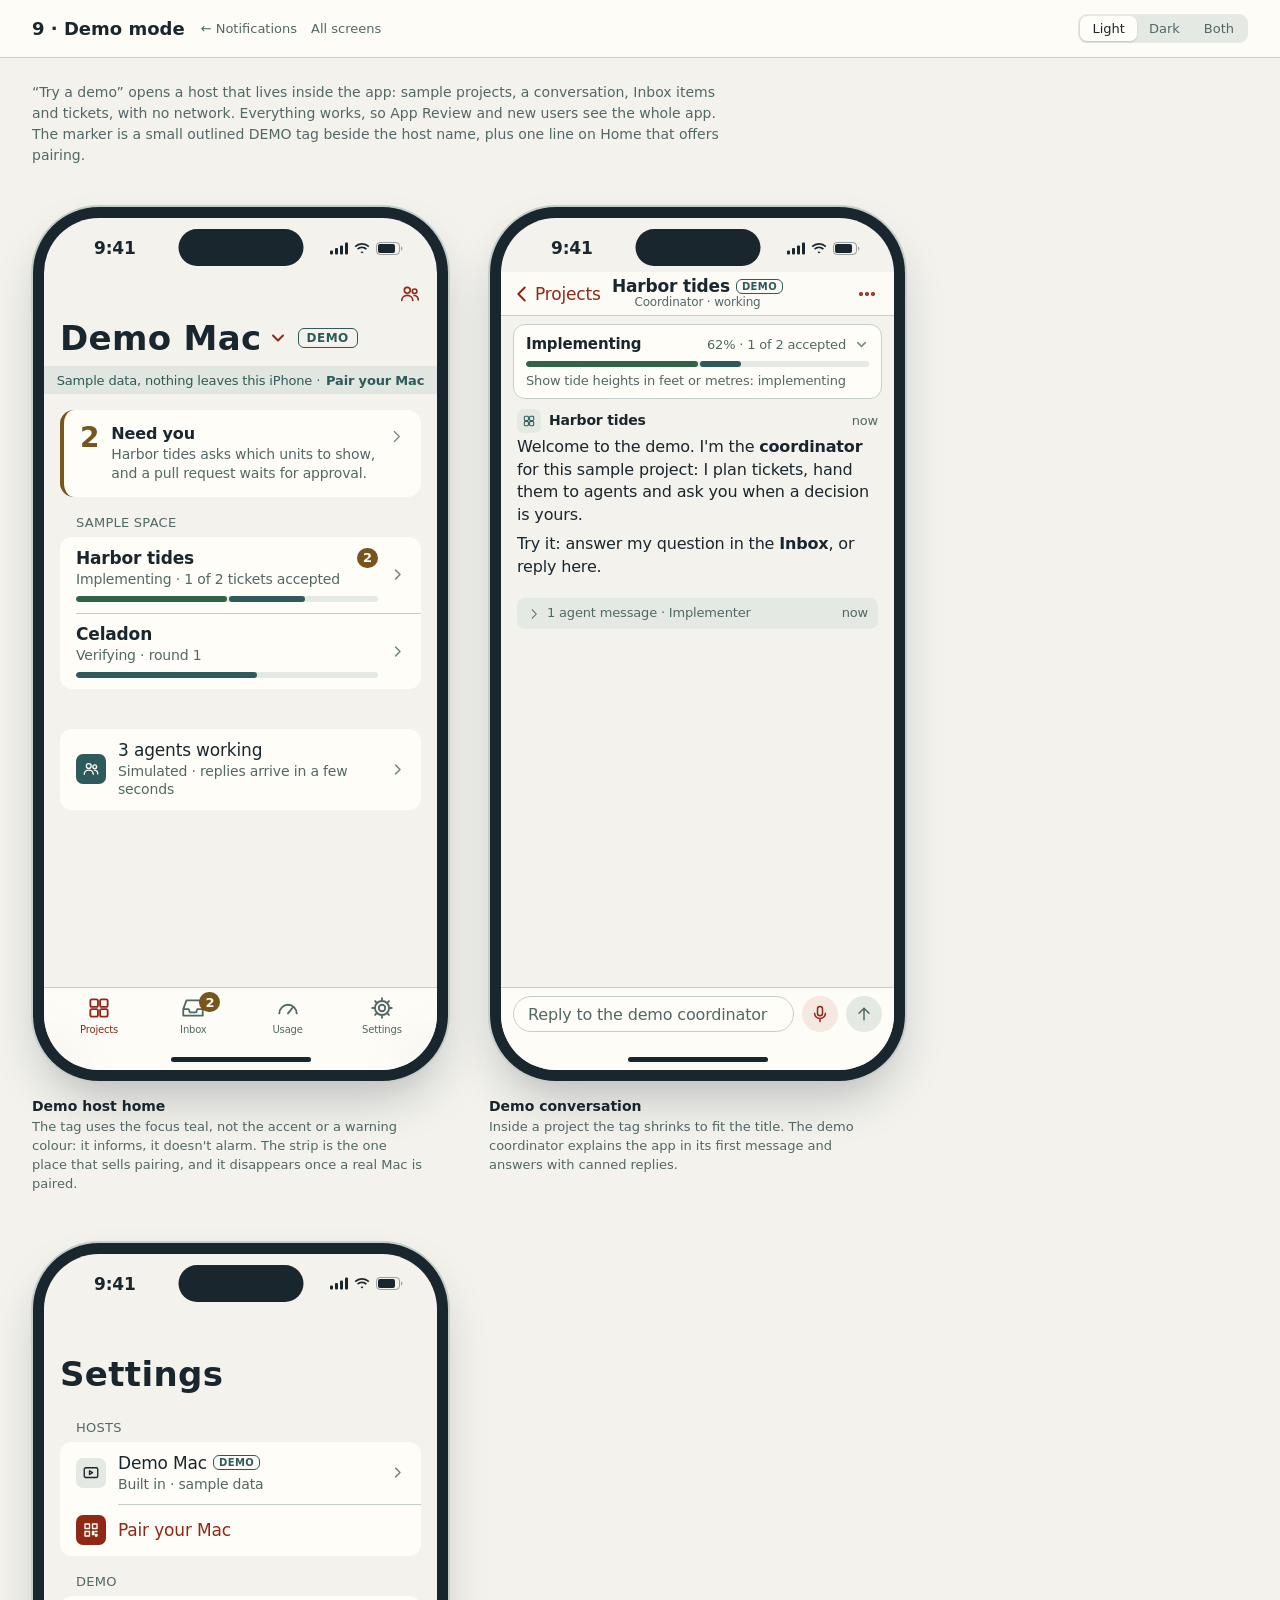
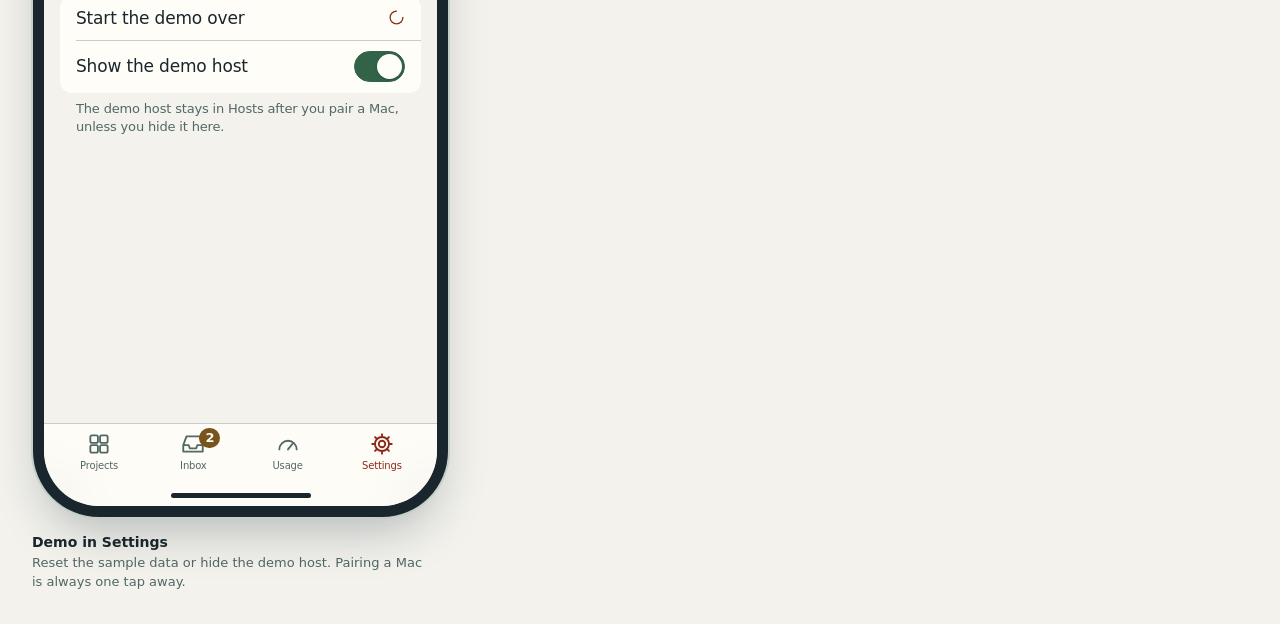
==== design/mockups/demo.html @ d7533f45 "Add iPhone screen mockups and design notes Static HTML mockups of the iPhone app in iPhone frames, l" ====
<!doctype html>
<html lang="en">
<head>
<meta charset="utf-8">
<meta name="viewport" content="width=device-width, initial-scale=1">
<title>9 · Demo mode · Wiffletree iPhone mockups</title>
<link rel="icon" href="data:,">
<link rel="stylesheet" href="styles.css">
</head>
<body>
<header class="page-header">
  <h1>9 · Demo mode</h1>
  <nav class="crumbs"><a href="notifications.html">← Notifications</a><a href="index.html">All screens</a></nav>
  <span class="spacer"></span>
  <div class="appearance"></div>
</header>
<div class="intro">
  <p>“Try a demo” opens a host that lives inside the app: sample projects, a conversation, Inbox items and tickets, with no network. Everything works, so App Review and new users see the whole app. The marker is a small outlined DEMO tag beside the host name, plus one line on Home that offers pairing.</p>
</div>
<main class="gallery">

  <figure class="shot">
    <div class="phones">
      <div class="phone">
        <div class="nav"><div class="lead"></div><div></div><div class="trail"><svg class="i"><use href="#i-agents"/></svg></div></div>
        <div class="large-title"><span class="host-menu">Demo Mac<svg class="i"><use href="#i-down"/></svg></span><span class="demo-tag">Demo</span></div>
        <div class="demo-strip">Sample data, nothing leaves this iPhone · <a href="#">Pair your Mac</a></div>
        <div class="content" style="padding-top:12px">
          <div class="needs-you">
            <div class="count">2</div>
            <div class="main"><b>Need you</b><span>Harbor tides asks which units to show, and a pull request waits for approval.</span></div>
            <svg class="i chev" style="margin-top:4px;color:var(--muted)"><use href="#i-chev"/></svg>
          </div>
          <div class="section-head">Sample Space</div>
          <div class="list">
            <div class="row proj">
              <div class="main">
                <span class="name">Harbor tides<span class="badge">2</span></span>
                <span class="sub">Implementing · 1 of 2 tickets accepted</span>
                <div class="progress"><span class="green" style="width:50%"></span><span style="width:25%"></span></div>
              </div>
              <svg class="i chev"><use href="#i-chev"/></svg>
            </div>
            <div class="row proj">
              <div class="main">
                <span class="name">Celadon</span>
                <span class="sub">Verifying · round 1</span>
                <div class="progress"><span style="width:60%"></span></div>
              </div>
              <svg class="i chev"><use href="#i-chev"/></svg>
            </div>
          </div>
          <div class="section-head">&nbsp;</div>
          <div class="list">
            <div class="row has-icon">
              <span class="icon-tile cyan"><svg class="i"><use href="#i-agents"/></svg></span>
              <div class="main">3 agents working<span class="sub">Simulated · replies arrive in a few seconds</span></div>
              <svg class="i chev"><use href="#i-chev"/></svg>
            </div>
          </div>
        </div>
        <div class="tabbar">
          <div class="tab on"><svg class="i"><use href="#i-grid"/></svg>Projects</div>
          <div class="tab"><svg class="i"><use href="#i-tray"/></svg><span class="badge">2</span>Inbox</div>
          <div class="tab"><svg class="i"><use href="#i-gauge"/></svg>Usage</div>
          <div class="tab"><svg class="i"><use href="#i-gear"/></svg>Settings</div>
        </div>
      </div>
    </div>
    <figcaption><b>Demo host home</b>The tag uses the focus teal, not the accent or a warning colour: it informs, it doesn't alarm. The strip is the one place that sells pairing, and it disappears once a real Mac is paired.</figcaption>
  </figure>

  <figure class="shot">
    <div class="phones">
      <div class="phone">
        <div class="nav bordered"><div class="lead"><span class="back"><svg class="i"><use href="#i-back"/></svg>Projects</span></div><div class="title"><span style="display:flex;gap:6px;align-items:center">Harbor tides<span class="demo-tag small">Demo</span></span><small>Coordinator · working</small></div><div class="trail"><svg class="i"><use href="#i-dots"/></svg></div></div>
        <div style="height:8px"></div>
        <div class="pinned">
          <div class="top">Implementing<span class="pct">62% · 1 of 2 accepted</span><svg class="i" style="color:var(--muted);font-size:15px;stroke-width:2.4"><use href="#i-down"/></svg></div>
          <div class="progress"><span class="green" style="width:50%"></span><span style="width:12%"></span></div>
          <div class="meta">Show tide heights in feet or metres: implementing</div>
        </div>
        <div class="content">
          <div class="chat">
            <div>
              <div class="msg-head"><span class="avatar"><svg class="i"><use href="#i-grid"/></svg></span>Harbor tides<span class="meta">now</span></div>
              <div class="md">
                <p>Welcome to the demo. I'm the <b>coordinator</b> for this sample project: I plan tickets, hand them to agents and ask you when a decision is yours.</p>
                <p>Try it: answer my question in the <b>Inbox</b>, or reply here.</p>
              </div>
            </div>
            <div class="activity"><svg class="i"><use href="#i-chev"/></svg>1 agent message · Implementer<span style="margin-left:auto">now</span></div>
          </div>
        </div>
        <div class="composer">
          <div class="field">Reply to the demo coordinator</div>
          <span class="round mic"><svg class="i"><use href="#i-mic"/></svg></span>
          <span class="round idle"><svg class="i"><use href="#i-up"/></svg></span>
        </div>
      </div>
    </div>
    <figcaption><b>Demo conversation</b>Inside a project the tag shrinks to fit the title. The demo coordinator explains the app in its first message and answers with canned replies.</figcaption>
  </figure>

  <figure class="shot">
    <div class="phones">
      <div class="phone">
        <div class="nav"><div class="lead"></div><div></div><div class="trail"></div></div>
        <div class="large-title">Settings</div>
        <div class="content">
          <div class="section-head">Hosts</div>
          <div class="list">
            <div class="row has-icon"><span class="icon-tile"><svg class="i"><use href="#i-demo"/></svg></span><div class="main"><span style="display:flex;gap:6px;align-items:center">Demo Mac<span class="demo-tag small">Demo</span></span><span class="sub">Built in · sample data</span></div><svg class="i chev"><use href="#i-chev"/></svg></div>
            <div class="row action has-icon"><span class="icon-tile accent"><svg class="i"><use href="#i-qr"/></svg></span><div class="main">Pair your Mac</div></div>
          </div>
          <div class="section-head">Demo</div>
          <div class="list">
            <div class="row"><div class="main">Start the demo over</div><svg class="i" style="color:var(--accent)"><use href="#i-spin"/></svg></div>
            <div class="row"><div class="main">Show the demo host</div><span class="switch on"></span></div>
          </div>
          <div class="section-foot">The demo host stays in Hosts after you pair a Mac, unless you hide it here.</div>
        </div>
        <div class="tabbar">
          <div class="tab"><svg class="i"><use href="#i-grid"/></svg>Projects</div>
          <div class="tab"><svg class="i"><use href="#i-tray"/></svg><span class="badge">2</span>Inbox</div>
          <div class="tab"><svg class="i"><use href="#i-gauge"/></svg>Usage</div>
          <div class="tab on"><svg class="i"><use href="#i-gear"/></svg>Settings</div>
        </div>
      </div>
    </div>
    <figcaption><b>Demo in Settings</b>Reset the sample data or hide the demo host. Pairing a Mac is always one tap away.</figcaption>
  </figure>

</main>
<script src="mockup.js"></script>
</body>
</html>
---- design/mockups/styles.css ----
/* Wiffletree iPhone mockups: Tidal tokens, an iPhone frame and the iOS components the screens share.
   Every colour comes from design/themes/wiffletree-tidal.json in the host repo; mixes of two tokens
   stand in for iOS materials and tints. */

/* Tidal brand colours, the same in both appearances. Signal red is for the logo joint only. */
:root {
  --deep-teal: #1A262D;
  --blue-teal: #1C3742;
  --tide: #2D5A5A;
  --stone: #D1D1CD;
  --paper: #F3F2ED;
  --signal: #D63C35;

  --font: -apple-system, BlinkMacSystemFont, "SF Pro Text", system-ui, "Helvetica Neue", sans-serif;
  --mono: ui-monospace, "SF Mono", Menlo, monospace;
}

:root,
[data-theme="light"] {
  --base: #F3F2ED;
  --surface: #FFFDF7;
  --overlay: #E4E9E3;
  --text: #1A262D;
  --subtle: #526865;
  --muted: #748781;
  --edge: #C4CFCA;
  --accent: #902818;
  --on-accent: #FFFDF7;
  --focus: #2D5A5A;
  --green: #326348;
  --red: #A3213E;
  --yellow: #77551C;
  --blue: #365E78;
  --magenta: #765074;
  --cyan: #2D5A5A;
  color-scheme: light;
}

[data-theme="dark"] {
  --base: #1A262D;
  --surface: #22373E;
  --overlay: #2A434A;
  --text: #F3F2ED;
  --subtle: #AFBFBC;
  --muted: #829B99;
  --edge: #496063;
  --accent: #E6977E;
  --on-accent: #1A262D;
  --focus: #86C1BC;
  --green: #A0CBB0;
  --red: #FFA6B8;
  --yellow: #E4C17A;
  --blue: #9AC4D8;
  --magenta: #CFADD0;
  --cyan: #86C1BC;
  color-scheme: dark;
}

/* Tints: a status colour washed into the surface, for chips and soft buttons. */
[data-theme], :root {
  --tint-accent: color-mix(in srgb, var(--accent) 10%, var(--surface));
  --tint-yellow: color-mix(in srgb, var(--yellow) 14%, var(--surface));
  --tint-green: color-mix(in srgb, var(--green) 14%, var(--surface));
  --tint-red: color-mix(in srgb, var(--red) 13%, var(--surface));
  --tint-cyan: color-mix(in srgb, var(--cyan) 14%, var(--surface));
  --bar-material: color-mix(in srgb, var(--surface) 88%, transparent);
}

* { box-sizing: border-box; }

body {
  margin: 0;
  font-family: var(--font);
  background: var(--base);
  color: var(--text);
  -webkit-font-smoothing: antialiased;
}

a { color: var(--accent); }

.i { width: 1em; height: 1em; flex: none; fill: none; stroke: currentColor; stroke-width: 1.8; stroke-linecap: round; stroke-linejoin: round; vertical-align: -0.15em; }
.i.fill { fill: currentColor; stroke: none; }

/* ---------- Page chrome around the phones ---------- */

.page-header {
  position: sticky; top: 0; z-index: 10;
  display: flex; align-items: center; gap: 16px; flex-wrap: wrap;
  padding: 14px 32px;
  background: var(--bar-material);
  backdrop-filter: blur(16px);
  border-bottom: 1px solid var(--edge);
}
.page-header h1 { font-size: 18px; font-weight: 600; margin: 0; }
.page-header .crumbs { font-size: 13px; color: var(--subtle); display: flex; gap: 14px; }
.page-header .crumbs a { color: var(--subtle); text-decoration: none; }
.page-header .crumbs a:hover { color: var(--text); }
.page-header .spacer { flex: 1; }

.appearance { display: inline-flex; padding: 2px; border-radius: 9px; background: var(--overlay); }
.appearance button {
  font: 500 13px var(--font); color: var(--subtle);
  border: 0; background: none; padding: 5px 12px; border-radius: 7px; cursor: pointer;
}
.appearance button[aria-pressed="true"] { background: var(--surface); color: var(--text); box-shadow: 0 1px 2px color-mix(in srgb, var(--deep-teal) 18%, transparent); }
.appearance button:focus-visible { outline: 2px solid var(--focus); outline-offset: 1px; }

.intro { max-width: 760px; padding: 24px 32px 0; color: var(--subtle); font-size: 14px; line-height: 1.5; }
.intro p { margin: 0 0 8px; }

.gallery { display: flex; flex-wrap: wrap; gap: 48px 40px; padding: 32px; align-items: flex-start; }
.shot { margin: 0; display: flex; flex-direction: column; gap: 14px; }
.shot .phones { display: flex; gap: 28px; }
.shot figcaption { max-width: 393px; font-size: 13px; line-height: 1.45; color: var(--subtle); }
.shot figcaption b { display: block; color: var(--text); font-size: 14px; margin-bottom: 2px; }

/* ---------- iPhone frame (393 × 852 points, like iPhone 16 Pro) ---------- */

.phone {
  position: relative; flex: none;
  width: 393px; height: 852px;
  border-radius: 55px;
  overflow: hidden;
  background: var(--base);
  color: var(--text);
  font-size: 17px;
  letter-spacing: -0.01em;
  display: flex; flex-direction: column;
  box-shadow: 0 0 0 11px var(--deep-teal), 0 0 0 13px var(--edge), 0 24px 48px color-mix(in srgb, var(--deep-teal) 28%, transparent);
  margin: 12px;
}
.phone.grouped { background: var(--base); }

.island { position: absolute; z-index: 30; top: 11px; left: 50%; transform: translateX(-50%); width: 125px; height: 37px; border-radius: 20px; background: var(--deep-teal); }
.home-indicator { position: absolute; z-index: 30; bottom: 8px; left: 50%; transform: translateX(-50%); width: 140px; height: 5px; border-radius: 3px; background: var(--text); }

.status-bar { flex: none; height: 54px; display: flex; align-items: center; justify-content: space-between; padding: 6px 34px 0 50px; font-size: 17px; font-weight: 600; position: relative; z-index: 20; }
.status-bar .sb-icons { display: flex; gap: 6px; align-items: center; }
.status-bar svg { height: 13px; fill: currentColor; }

/* ---------- Navigation ---------- */

.nav { flex: none; height: 44px; display: grid; grid-template-columns: 1fr auto 1fr; align-items: center; padding: 0 16px; }
.nav .title { font-weight: 600; font-size: 17px; text-align: center; display: flex; flex-direction: column; align-items: center; line-height: 1.15; }
.nav .title small { font-size: 12px; font-weight: 400; color: var(--subtle); }
.nav .lead, .nav .trail { display: flex; gap: 18px; align-items: center; color: var(--accent); font-size: 17px; }
.nav .trail { justify-content: flex-end; }
.nav .back { display: flex; align-items: center; gap: 2px; margin-left: -6px; }
.nav .back .i { font-size: 24px; stroke-width: 2.2; }
.nav .trail .i, .nav .lead .i { font-size: 22px; }
.nav.bordered { border-bottom: 0.5px solid var(--edge); background: var(--bar-material); }

.large-title { padding: 2px 16px 8px; font-size: 34px; font-weight: 700; letter-spacing: 0.01em; display: flex; align-items: center; gap: 10px; }
.large-title .host-menu { display: flex; align-items: center; gap: 6px; }
.large-title .host-menu .i { font-size: 20px; color: var(--accent); stroke-width: 2.4; }

.content { flex: 1; overflow: hidden; position: relative; }

/* Tab bar */
.tabbar {
  flex: none; height: 83px; display: grid; grid-template-columns: repeat(4, 1fr);
  padding: 7px 8px 0; background: var(--bar-material); backdrop-filter: blur(20px);
  border-top: 0.5px solid var(--edge);
}
.tab { display: flex; flex-direction: column; align-items: center; gap: 3px; font-size: 10px; font-weight: 500; color: var(--subtle); position: relative; }
.tab .i { font-size: 26px; stroke-width: 1.7; }
.tab.on { color: var(--accent); }
.tab .badge { position: absolute; top: -3px; left: calc(50% + 6px); }

/* ---------- Lists (inset grouped) ---------- */

.section-head { padding: 18px 32px 7px; font-size: 13px; color: var(--subtle); text-transform: uppercase; letter-spacing: 0.02em; display: flex; justify-content: space-between; }
.section-head a { text-transform: none; letter-spacing: 0; font-size: 15px; text-decoration: none; }
.section-foot { padding: 7px 32px 0; font-size: 13px; color: var(--subtle); line-height: 1.4; }

.list { margin: 0 16px; background: var(--surface); border-radius: 12px; overflow: hidden; }
.row { position: relative; display: flex; align-items: center; gap: 12px; min-height: 44px; padding: 11px 16px; }
.row + .row::before { content: ""; position: absolute; top: 0; left: var(--inset, 16px); right: 0; border-top: 0.5px solid var(--edge); }
.row.has-icon { --inset: 58px; }
.row .main { flex: 1; min-width: 0; display: flex; flex-direction: column; gap: 2px; }
.row .main .sub { font-size: 14px; color: var(--subtle); line-height: 1.3; }
.row .value { color: var(--subtle); font-size: 17px; }
.row .chev { color: var(--muted); font-size: 15px; stroke-width: 2.4; }
.row.action { color: var(--accent); }
.row.destructive { color: var(--red); justify-content: center; }

.icon-tile { width: 30px; height: 30px; border-radius: 7px; display: grid; place-items: center; flex: none; background: var(--overlay); color: var(--text); font-size: 18px; }
.icon-tile.accent { background: var(--accent); color: var(--on-accent); }
.icon-tile.cyan { background: var(--cyan); color: var(--on-accent); }
.icon-tile.green { background: var(--green); color: var(--on-accent); }
.icon-tile.yellow { background: var(--yellow); color: var(--on-accent); }
.icon-tile.blue { background: var(--blue); color: var(--on-accent); }
.icon-tile.magenta { background: var(--magenta); color: var(--on-accent); }

/* Swipe actions: the row slides left over its action buttons. */
.swipe { position: relative; overflow: hidden; }
.swipe .actions { position: absolute; inset: 0 0 0 auto; display: flex; }
.swipe .actions span { width: 78px; display: flex; flex-direction: column; align-items: center; justify-content: center; gap: 4px; font-size: 13px; font-weight: 500; color: var(--on-accent); }
.swipe .actions .i { font-size: 20px; }
.swipe .actions .act-red { background: var(--red); }
.swipe .actions .act-gray { background: var(--subtle); color: var(--surface); }
.swipe .row { background: var(--surface); transform: translateX(-78px); }
.swipe > .ask { transform: translateX(-100px); }

/* ---------- Small parts ---------- */

.badge { min-width: 20px; height: 20px; padding: 0 6px; border-radius: 10px; display: inline-grid; place-items: center; font-size: 13px; font-weight: 600; background: var(--yellow); color: var(--on-accent); }
.badge.accent { background: var(--accent); }
.badge.step { width: 24px; height: 24px; border-radius: 12px; flex: none; }
.current-mark { color: var(--accent); font-size: 20px; stroke-width: 2.4; }

.chip { display: inline-flex; align-items: center; gap: 4px; padding: 2px 8px; border-radius: 999px; font-size: 13px; font-weight: 500; white-space: nowrap; }
.chip .i { font-size: 13px; stroke-width: 2.2; }
.chip.yellow { background: var(--tint-yellow); color: var(--yellow); }
.chip.green { background: var(--tint-green); color: var(--green); }
.chip.red { background: var(--tint-red); color: var(--red); }
.chip.cyan { background: var(--tint-cyan); color: var(--cyan); }
.chip.accent { background: var(--tint-accent); color: var(--accent); }
.chip.plain { background: var(--overlay); color: var(--subtle); }

.state { display: inline-flex; align-items: center; gap: 5px; font-size: 14px; }
.state .i { font-size: 14px; stroke-width: 2.2; }
.state.green { color: var(--green); }
.state.cyan { color: var(--cyan); }
.state.yellow { color: var(--yellow); }
.state.red { color: var(--red); }
.state.subtle { color: var(--subtle); }
.dot { width: 8px; height: 8px; border-radius: 50%; display: inline-block; background: currentColor; flex: none; }
.ring { width: 8px; height: 8px; border-radius: 50%; display: inline-block; border: 1.5px solid currentColor; flex: none; }

.progress { height: 6px; border-radius: 3px; background: var(--overlay); overflow: hidden; display: flex; gap: 2px; }
.progress span { display: block; height: 100%; border-radius: 3px; background: var(--cyan); }
.progress span.green { background: var(--green); }
.progress span.rest { background: none; }

.btn { display: flex; align-items: center; justify-content: center; gap: 8px; height: 50px; border-radius: 14px; font: 600 17px var(--font); border: 0; width: 100%; }
.btn .i { font-size: 20px; }
.btn.filled { background: var(--accent); color: var(--on-accent); }
.btn.tinted { background: var(--tint-accent); color: var(--accent); }
.btn.gray { background: var(--overlay); color: var(--text); }
.btn.plain { background: none; color: var(--accent); }
.btn.small { height: 34px; border-radius: 17px; font-size: 15px; padding: 0 14px; width: auto; }
.btn-row { display: flex; gap: 8px; }

.switch { width: 51px; height: 31px; border-radius: 16px; background: var(--overlay); position: relative; flex: none; border: 1px solid var(--edge); }
.switch::after { content: ""; position: absolute; top: 2px; left: 2px; width: 25px; height: 25px; border-radius: 50%; background: var(--surface); box-shadow: 0 1px 3px color-mix(in srgb, var(--deep-teal) 30%, transparent); }
.switch.on { background: var(--green); border-color: var(--green); }
.switch.on::after { left: 22px; }

.seg { display: grid; grid-auto-flow: column; grid-auto-columns: 1fr; margin: 0 16px; padding: 2px; border-radius: 9px; background: var(--overlay); font-size: 13px; font-weight: 500; text-align: center; }
.seg span { padding: 6px 0; border-radius: 7px; color: var(--text); }
.seg span.on { background: var(--surface); font-weight: 600; box-shadow: 0 1px 3px color-mix(in srgb, var(--deep-teal) 16%, transparent); }

.card { margin: 0 16px 12px; background: var(--surface); border-radius: 14px; padding: 14px 16px; }
.card h3 { margin: 0; font-size: 17px; font-weight: 600; }
.meta { font-size: 13px; color: var(--subtle); }
.mono { font-family: var(--mono); font-size: 0.86em; }
code { font-family: var(--mono); font-size: 0.82em; background: var(--overlay); padding: 1px 4px; border-radius: 4px; }

/* Demo marker: a light tag in the navigation, not a warning. */
.demo-tag { display: inline-flex; align-items: center; gap: 4px; padding: 2px 8px; border-radius: 6px; font-size: 12px; font-weight: 600; letter-spacing: 0.04em; text-transform: uppercase; color: var(--cyan); border: 1px solid var(--cyan); }
.demo-tag.small { font-size: 10px; padding: 1px 5px; }
.demo-strip { flex: none; display: flex; align-items: center; justify-content: center; gap: 6px; height: 28px; font-size: 13px; color: var(--cyan); background: var(--tint-cyan); }
.demo-strip a { font-weight: 600; text-decoration: none; color: var(--cyan); }

/* ---------- Sheets and alerts ---------- */

.scrim { position: absolute; inset: 0; z-index: 25; background: color-mix(in srgb, var(--deep-teal) 40%, transparent); }
.sheet { position: absolute; z-index: 26; left: 0; right: 0; bottom: 0; background: var(--base); border-radius: 14px 14px 0 0; padding: 6px 0 40px; }
.sheet .grabber { width: 36px; height: 5px; border-radius: 3px; background: var(--edge); margin: 0 auto 8px; }
.sheet .sheet-title { text-align: center; font-weight: 600; padding: 6px 16px 14px; }

.action-sheet { position: absolute; z-index: 26; left: 8px; right: 8px; bottom: 34px; display: flex; flex-direction: column; gap: 8px; }
.action-sheet .group { background: var(--surface); border-radius: 14px; overflow: hidden; text-align: center; }
.action-sheet .group > div { padding: 17px 16px; font-size: 20px; color: var(--accent); border-top: 0.5px solid var(--edge); }
.action-sheet .group > div:first-child { border-top: 0; }
.action-sheet .group .msg { font-size: 13px; color: var(--subtle); padding: 14px 16px; line-height: 1.4; }
.action-sheet .group .destructive { color: var(--red); }
.action-sheet .group .cancel { font-weight: 600; }

.alert { position: absolute; z-index: 26; top: 50%; left: 50%; transform: translate(-50%, -50%); width: 270px; background: var(--surface); border-radius: 14px; text-align: center; overflow: hidden; }
.alert .body { padding: 19px 16px 16px; }
.alert .body b { display: block; font-size: 17px; margin-bottom: 4px; }
.alert .body p { margin: 0; font-size: 13px; line-height: 1.4; }
.alert .buttons { display: grid; grid-template-columns: 1fr 1fr; border-top: 0.5px solid var(--edge); }
.alert .buttons span { padding: 11px; color: var(--accent); font-size: 17px; }
.alert .buttons span + span { border-left: 0.5px solid var(--edge); font-weight: 600; }

/* ---------- Home ---------- */

.host-state { padding: 0 16px 10px; margin-top: -4px; }
.needs-you { margin: 4px 16px 0; background: var(--surface); border-radius: 14px; padding: 14px 16px; display: flex; gap: 12px; align-items: flex-start; border-left: 4px solid var(--yellow); }
.needs-you .count { font-size: 28px; font-weight: 700; color: var(--yellow); line-height: 1; }
.needs-you .main { flex: 1; min-width: 0; }
.needs-you .main b { display: block; font-size: 16px; }
.needs-you .main span { font-size: 14px; color: var(--subtle); line-height: 1.35; display: block; margin-top: 2px; }
.proj .main .progress { margin-top: 6px; }
.proj .name { display: flex; align-items: center; gap: 8px; font-weight: 600; }
.proj .name .badge { margin-left: auto; }
.menu { position: absolute; z-index: 26; left: 16px; top: 150px; width: 260px; background: var(--surface); border-radius: 13px; overflow: hidden; box-shadow: 0 10px 40px color-mix(in srgb, var(--deep-teal) 35%, transparent); }
.menu .row { min-height: 44px; }
.menu .sep { height: 8px; background: var(--overlay); }

/* ---------- Conversation ---------- */

.pinned { flex: none; margin: 0 12px 6px; background: var(--surface); border: 0.5px solid var(--edge); border-radius: 12px; padding: 10px 12px; font-size: 14px; }
.pinned .top { display: flex; align-items: center; gap: 8px; font-weight: 600; font-size: 15px; }
.pinned .top .pct { margin-left: auto; font-weight: 500; color: var(--subtle); font-size: 13px; }
.pinned .progress { margin: 8px 0 6px; }
.pinned .tickets { display: flex; flex-direction: column; gap: 6px; margin-top: 8px; }
.pinned .tk { display: flex; align-items: center; gap: 8px; }
.pinned .tk .name { flex: 1; min-width: 0; overflow: hidden; text-overflow: ellipsis; white-space: nowrap; }

.chat { padding: 4px 16px 12px; display: flex; flex-direction: column; gap: 14px; font-size: 16px; line-height: 1.42; }
.msg-head { display: flex; align-items: center; gap: 8px; font-size: 14px; font-weight: 600; margin-bottom: 3px; }
.msg-head .meta { font-weight: 400; margin-left: auto; }
.avatar { width: 24px; height: 24px; border-radius: 7px; background: var(--overlay); color: var(--cyan); display: grid; place-items: center; font-size: 14px; }
.md p { margin: 0 0 6px; }
.md ul { margin: 0 0 6px; padding-left: 20px; }
.md li { margin-bottom: 2px; }
.since { border-left: 2px solid var(--green); padding: 2px 0 2px 10px; font-size: 13px; color: var(--subtle); margin-bottom: 6px; }
.since b { color: var(--green); font-weight: 600; display: block; }
.activity { display: flex; align-items: center; gap: 6px; font-size: 13px; color: var(--subtle); padding: 6px 10px; border-radius: 8px; background: var(--overlay); }
.activity .i { font-size: 14px; }
.mine { align-self: flex-end; max-width: 82%; background: var(--overlay); padding: 8px 12px; border-radius: 18px 18px 4px 18px; }

.working-bar { flex: none; display: flex; align-items: center; gap: 8px; margin: 0 12px 8px; padding: 8px 12px; border-radius: 10px; font-size: 14px; background: var(--surface); border: 0.5px solid var(--edge); }
.working-bar .i { color: var(--cyan); }
.working-bar a { margin-left: auto; text-decoration: none; font-weight: 500; }

.composer { flex: none; display: flex; align-items: flex-end; gap: 8px; padding: 8px 12px 38px; background: var(--bar-material); border-top: 0.5px solid var(--edge); }
.composer .field { flex: 1; min-height: 36px; border-radius: 18px; border: 1px solid var(--edge); background: var(--surface); padding: 7px 14px; font-size: 16px; color: var(--subtle); display: flex; align-items: center; }
.composer .round { width: 36px; height: 36px; border-radius: 50%; display: grid; place-items: center; font-size: 20px; flex: none; }
.composer .round.mic { color: var(--accent); background: var(--tint-accent); }
.composer .round.send { background: var(--accent); color: var(--on-accent); }
.composer .round.send .i { stroke-width: 2.4; }
.composer .round.idle { background: var(--overlay); color: var(--subtle); }
.wave { display: flex; align-items: center; gap: 3px; height: 22px; }
.wave span { width: 3px; border-radius: 2px; background: var(--accent); }

/* ---------- Inbox ---------- */

.ask { margin: 0 16px 12px; background: var(--surface); border-radius: 14px; padding: 14px 16px; }
.ask .from { display: flex; align-items: center; gap: 6px; font-size: 13px; color: var(--subtle); margin-bottom: 6px; }
.ask .from .meta { margin-left: auto; }
.ask .q { font-size: 16px; font-weight: 600; line-height: 1.35; margin-bottom: 4px; }
.ask .detail { font-size: 14px; color: var(--subtle); line-height: 1.4; margin-bottom: 12px; }
.ask .options { display: flex; flex-direction: column; gap: 8px; }
.ask .opt { padding: 10px 12px; border-radius: 10px; background: var(--tint-accent); color: var(--accent); font-size: 15px; font-weight: 600; }
.ask .opt small { display: block; color: var(--subtle); font-weight: 400; font-size: 13px; margin-top: 1px; }
.ask .answer-own { font-size: 15px; color: var(--accent); padding: 4px 2px 0; }

/* ---------- Lock screen ---------- */

.lock { background: linear-gradient(170deg, var(--tide) 0%, var(--blue-teal) 55%, var(--deep-teal) 100%); }
.lock .status-bar { color: var(--paper); }
.lock .clock { text-align: center; color: var(--paper); margin-top: 18px; }
.lock .clock .date { font-size: 20px; font-weight: 600; }
.lock .clock .time { font-size: 92px; font-weight: 700; letter-spacing: -0.02em; line-height: 1; margin-top: 2px; }
.lock .home-indicator { background: var(--paper); }
.notif-stack { position: absolute; left: 8px; right: 8px; bottom: 112px; display: flex; flex-direction: column; gap: 8px; }
.notif { background: color-mix(in srgb, var(--surface) 92%, transparent); backdrop-filter: blur(24px); border-radius: 20px; padding: 12px 14px; display: flex; gap: 10px; }
.app-icon { width: 38px; height: 38px; border-radius: 9px; flex: none; display: grid; place-items: center; background: var(--deep-teal); color: var(--paper); }
.app-icon svg { width: 26px; height: 13px; }
.island .app-icon { width: 24px; height: 24px; border-radius: 6px; }
.island .app-icon svg { width: 16px; height: 8px; }
.springboard { flex: 1; display: grid; grid-template-columns: repeat(4, 62px); justify-content: space-between; align-content: start; gap: 28px 0; padding: 30px 28px; }
.springboard span { width: 62px; height: 62px; border-radius: 15px; background: var(--overlay); }
.notif .body { flex: 1; min-width: 0; font-size: 15px; line-height: 1.3; }
.notif .body b { font-weight: 600; display: flex; justify-content: space-between; }
.notif .body b .meta { font-weight: 400; }
.lock-buttons { position: absolute; bottom: 44px; left: 46px; right: 46px; display: flex; justify-content: space-between; }
.lock-buttons span { width: 50px; height: 50px; border-radius: 50%; display: grid; place-items: center; font-size: 22px; color: var(--paper); background: color-mix(in srgb, var(--deep-teal) 45%, transparent); }

.live { background: color-mix(in srgb, var(--surface) 92%, transparent); backdrop-filter: blur(24px); border-radius: 22px; padding: 14px 16px; }
.live .live-top { display: flex; align-items: center; gap: 8px; font-size: 15px; font-weight: 600; }
.live .live-top .symbol { width: 26px; height: 14px; color: var(--text); }
.live .live-top .meta { margin-left: auto; font-weight: 400; }
.live .big { font-size: 22px; font-weight: 700; margin: 8px 0 2px; }
.live .progress { margin-top: 10px; }

/* Dynamic Island while the Live Activity runs. The island is always black glass, so its text uses the dark tokens. */
.island.expanded { width: 371px; height: 160px; top: 11px; border-radius: 44px; padding: 18px 22px; color: var(--paper); box-shadow: 0 0 0 1px var(--edge); }
.island.compact { width: 176px; display: flex; align-items: center; justify-content: space-between; padding: 0 12px; }
.island .symbol { width: 22px; height: 12px; color: var(--paper); }

/* ---------- Camera ---------- */

.camera { background: radial-gradient(ellipse at 50% 42%, var(--tide) 0%, var(--blue-teal) 45%, var(--deep-teal) 100%); }
.camera .nav { position: relative; z-index: 5; }
.camera .round-button { width: 34px; height: 34px; border-radius: 50%; display: grid; place-items: center; font-size: 18px; color: var(--paper); background: color-mix(in srgb, var(--deep-teal) 55%, transparent); }
.camera .round-button.large { width: 56px; height: 56px; font-size: 24px; }
.viewfinder { position: absolute; left: 50%; top: 300px; transform: translateX(-50%); width: 250px; height: 250px; }
.viewfinder::before { content: ""; position: absolute; inset: 0; border-radius: 28px; box-shadow: 0 0 0 999px color-mix(in srgb, var(--deep-teal) 55%, transparent); }
.viewfinder .corner { position: absolute; width: 46px; height: 46px; border: 5px solid var(--paper); }
.viewfinder .tl { top: -3px; left: -3px; border-right: 0; border-bottom: 0; border-top-left-radius: 30px; }
.viewfinder .tr { top: -3px; right: -3px; border-left: 0; border-bottom: 0; border-top-right-radius: 30px; }
.viewfinder .bl { bottom: -3px; left: -3px; border-right: 0; border-top: 0; border-bottom-left-radius: 30px; }
.viewfinder .br { bottom: -3px; right: -3px; border-left: 0; border-top: 0; border-bottom-right-radius: 30px; }
.fake-qr { position: absolute; inset: 42px; background: var(--paper); border-radius: 6px; padding: 10px; opacity: 0.88; transform: rotate(-4deg); }
.fake-qr svg { width: 100%; height: 100%; fill: var(--deep-teal); }

/* Welcome */
.welcome { flex: 1; display: flex; flex-direction: column; padding: 0 24px 44px; }
.welcome .hero { flex: 1; display: flex; flex-direction: column; align-items: center; justify-content: center; text-align: center; gap: 14px; }
.welcome .hero .symbol { width: 112px; height: 54px; color: var(--text); }
.welcome .hero h1 { margin: 6px 0 0; font-size: 34px; font-weight: 700; letter-spacing: -0.01em; }
.welcome .hero p { margin: 0; font-size: 17px; color: var(--subtle); line-height: 1.4; max-width: 300px; }
.welcome .note { display: flex; gap: 10px; font-size: 13px; color: var(--subtle); line-height: 1.4; margin: 14px 4px 0; }
.welcome .note .i { font-size: 18px; color: var(--cyan); margin-top: 1px; }

.explainer { flex: 1; display: flex; flex-direction: column; padding: 30px 28px 44px; }
.explainer .art { width: 76px; height: 76px; border-radius: 20px; display: grid; place-items: center; background: var(--tint-cyan); color: var(--cyan); font-size: 40px; margin: 50px auto 22px; }
.explainer h2 { font-size: 28px; font-weight: 700; text-align: center; margin: 0 0 12px; line-height: 1.15; }
.explainer > p { color: var(--subtle); text-align: center; line-height: 1.45; margin: 0 0 24px; font-size: 16px; }
.points { display: flex; flex-direction: column; gap: 18px; margin-bottom: auto; }
.points div { display: flex; gap: 14px; font-size: 15px; line-height: 1.4; }
.points .i { font-size: 24px; color: var(--accent); flex: none; margin-top: 1px; }
.points b { display: block; }
.points p span { color: var(--subtle); }

/* ---------- Index page ---------- */

.toc { display: grid; grid-template-columns: repeat(auto-fill, minmax(300px, 1fr)); gap: 16px; padding: 24px 32px 48px; max-width: 1200px; }
.toc a { display: block; text-decoration: none; color: var(--text); background: var(--surface); border: 1px solid var(--edge); border-radius: 14px; padding: 16px 18px; }
.toc a:hover { border-color: var(--focus); }
.toc a:focus-visible { outline: 2px solid var(--focus); outline-offset: 2px; }
.toc .n { font-size: 13px; color: var(--accent); font-weight: 600; }
.toc h2 { font-size: 17px; margin: 4px 0 6px; }
.toc p { margin: 0 0 8px; font-size: 14px; color: var(--subtle); line-height: 1.45; }
.toc ul { margin: 0; padding-left: 18px; font-size: 13px; color: var(--subtle); line-height: 1.6; }
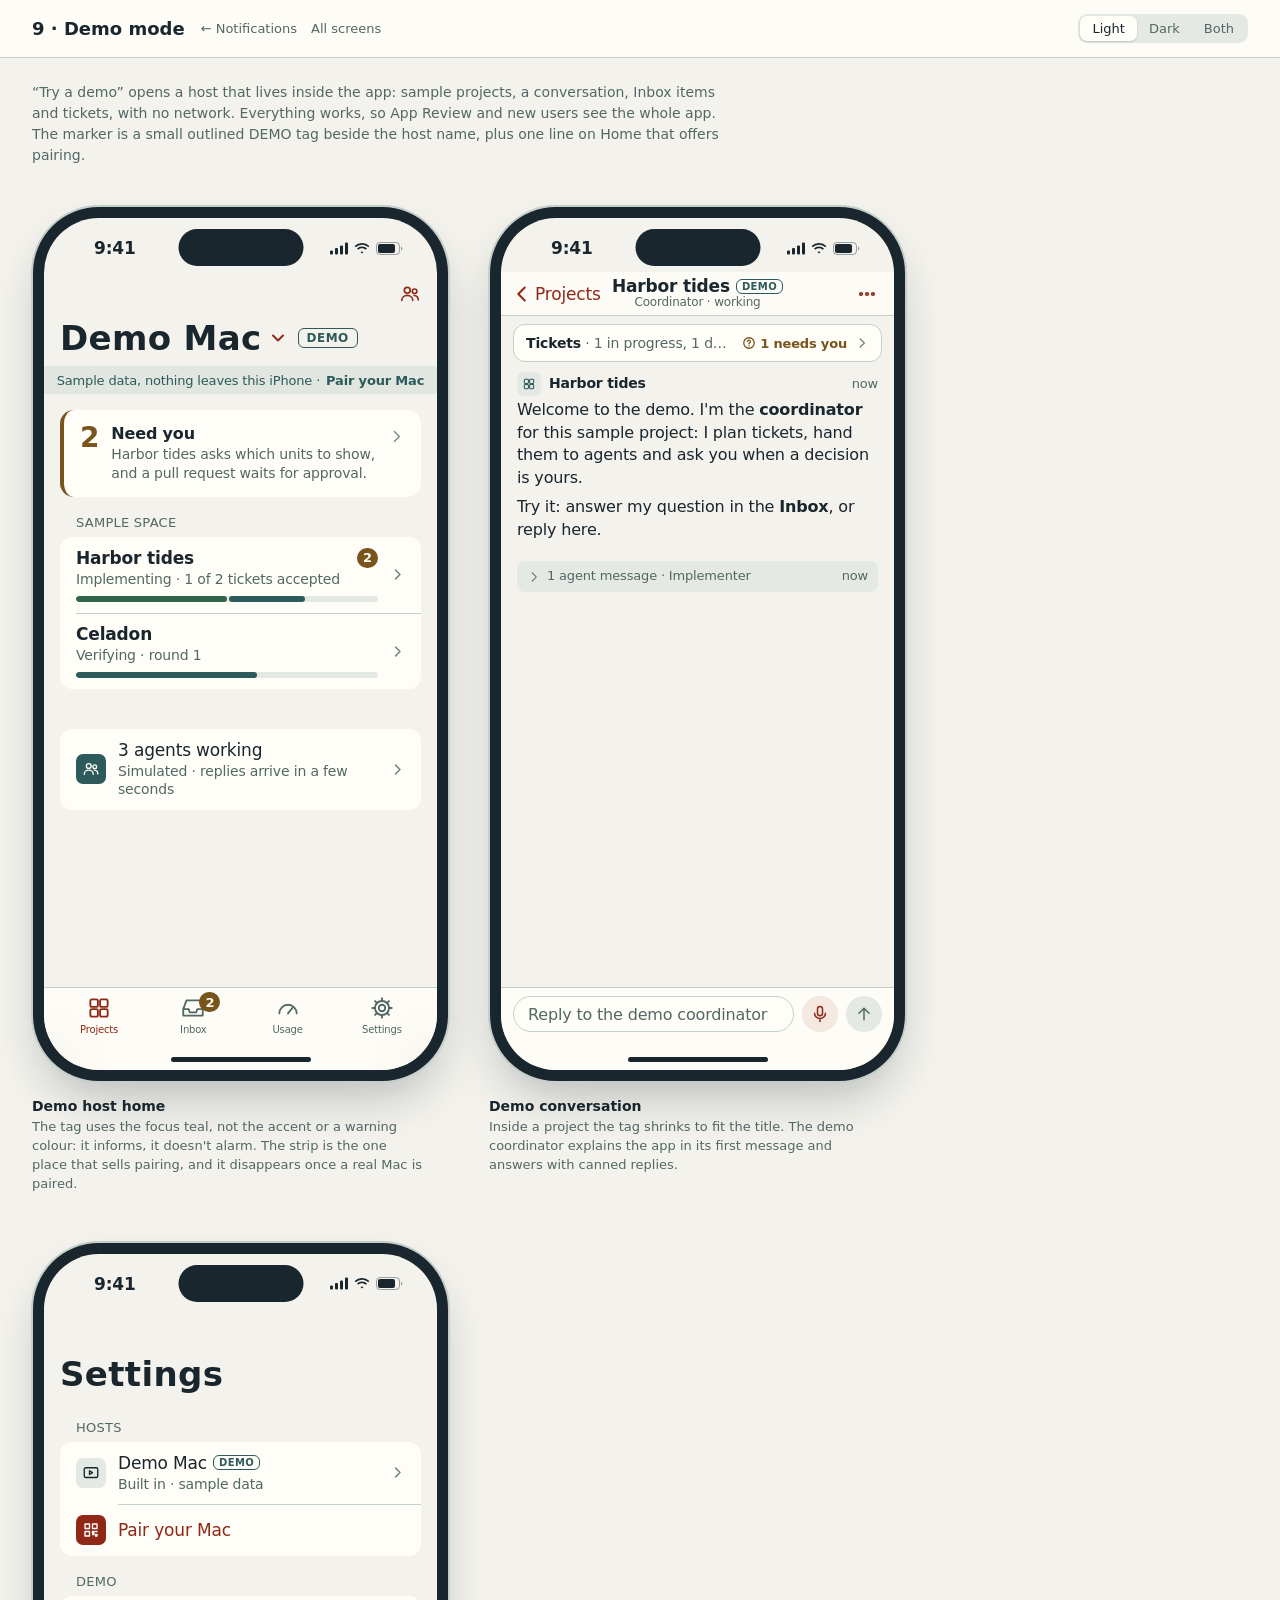
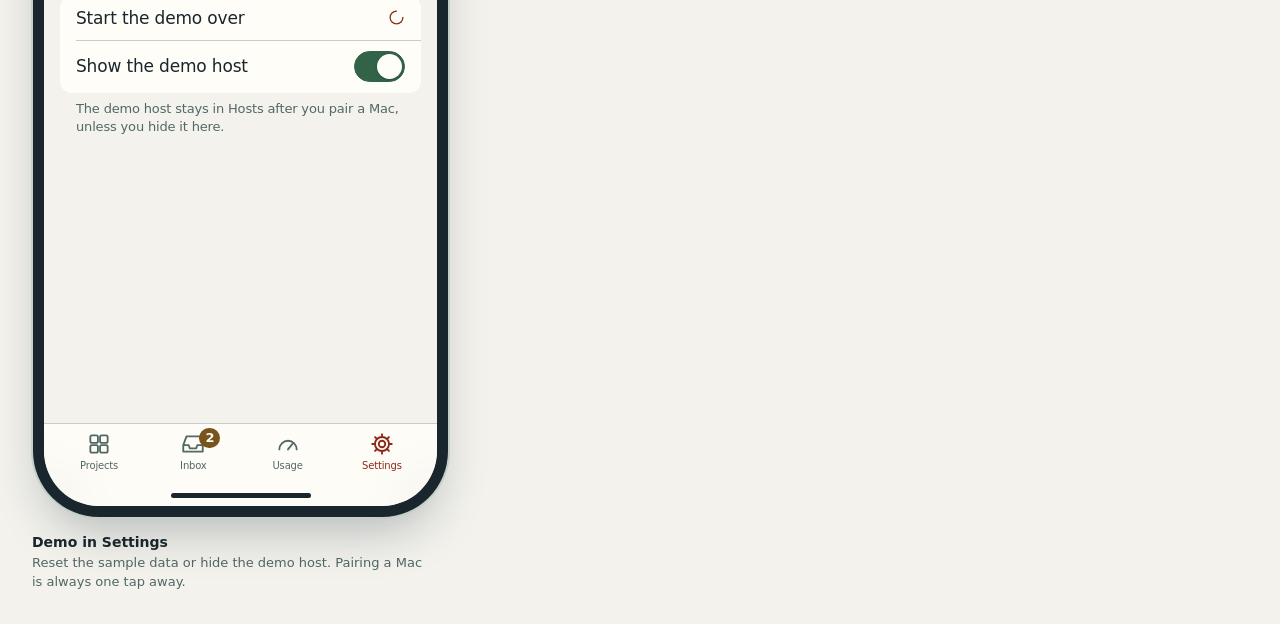
==== commit 94024b66: "Mock up the desktop's tickets panel as a sheet in the project chat The pinned ticket card becomes on" ====
--- a/design/mockups/demo.html
+++ b/design/mockups/demo.html
@@ -76,9 +76,9 @@
         <div class="nav bordered"><div class="lead"><span class="back"><svg class="i"><use href="#i-back"/></svg>Projects</span></div><div class="title"><span style="display:flex;gap:6px;align-items:center">Harbor tides<span class="demo-tag small">Demo</span></span><small>Coordinator · working</small></div><div class="trail"><svg class="i"><use href="#i-dots"/></svg></div></div>
         <div style="height:8px"></div>
         <div class="pinned">
-          <div class="top">Implementing<span class="pct">62% · 1 of 2 accepted</span><svg class="i" style="color:var(--muted);font-size:15px;stroke-width:2.4"><use href="#i-down"/></svg></div>
-          <div class="progress"><span class="green" style="width:50%"></span><span style="width:12%"></span></div>
-          <div class="meta">Show tide heights in feet or metres: implementing</div>
+          <span class="summary"><b>Tickets</b> · 1 in progress, 1 done</span>
+          <span class="needs"><svg class="i"><use href="#i-question"/></svg>1 needs you</span>
+          <svg class="i chev"><use href="#i-chev"/></svg>
         </div>
         <div class="content">
           <div class="chat">
--- a/design/mockups/styles.css
+++ b/design/mockups/styles.css
@@ -303,13 +303,35 @@
 
 /* ---------- Conversation ---------- */
 
-.pinned { flex: none; margin: 0 12px 6px; background: var(--surface); border: 0.5px solid var(--edge); border-radius: 12px; padding: 10px 12px; font-size: 14px; }
-.pinned .top { display: flex; align-items: center; gap: 8px; font-weight: 600; font-size: 15px; }
-.pinned .top .pct { margin-left: auto; font-weight: 500; color: var(--subtle); font-size: 13px; }
-.pinned .progress { margin: 8px 0 6px; }
-.pinned .tickets { display: flex; flex-direction: column; gap: 6px; margin-top: 8px; }
-.pinned .tk { display: flex; align-items: center; gap: 8px; }
-.pinned .tk .name { flex: 1; min-width: 0; overflow: hidden; text-overflow: ellipsis; white-space: nowrap; }
+/* The pinned tickets line: the desktop panel's header on one row. Tapping it opens the tickets sheet. */
+.pinned { flex: none; margin: 0 12px 6px; display: flex; align-items: center; gap: 8px; padding: 10px 12px; background: var(--surface); border: 0.5px solid var(--edge); border-radius: 12px; font-size: 14px; }
+.pinned .summary { flex: 1; min-width: 0; white-space: nowrap; overflow: hidden; text-overflow: ellipsis; color: var(--subtle); }
+.pinned .summary b { color: var(--text); font-weight: 600; }
+.pinned .chev { color: var(--muted); font-size: 14px; stroke-width: 2.4; }
+.needs { display: inline-flex; align-items: center; gap: 4px; color: var(--yellow); font-size: 13px; font-weight: 600; white-space: nowrap; }
+.needs .i { font-size: 14px; stroke-width: 2.2; }
+
+/* The tickets sheet: the desktop's pinned panel. Title, status word in its state's colour, PR link. */
+.sheet.tickets { padding-bottom: 0; display: flex; flex-direction: column; }
+.sheet.medium { height: 468px; }
+.sheet.large { top: 62px; }
+.sheet-head { display: flex; align-items: baseline; gap: 8px; padding: 2px 20px 10px; font-size: 15px; color: var(--subtle); white-space: nowrap; }
+.sheet-head b { color: var(--text); font-size: 17px; font-weight: 600; }
+.sheet-head .live-from { margin-left: auto; font-size: 12px; }
+.tk-row .title { font-size: 16px; display: flex; align-items: center; gap: 8px; }
+.tk-row .title span:first-child { flex: 1; min-width: 0; overflow: hidden; text-overflow: ellipsis; white-space: nowrap; }
+.tk-row .cols { display: flex; align-items: center; gap: 8px; font-size: 14px; }
+.tk-row .cols .pr { margin-left: auto; }
+.status-word.green { color: var(--green); }
+.status-word.red { color: var(--red); }
+.status-word.focus { color: var(--focus); }
+.status-word.subtle { color: var(--subtle); }
+/* Links are Tidal blue, as the desktop's link colour is; the arrow marks that it leaves the app. */
+.pr-link { color: var(--blue); text-decoration: underline; text-underline-offset: 2px; white-space: nowrap; }
+.pr-link .arrow { text-decoration: none; display: inline-block; margin-left: 2px; font-size: 12px; }
+.pr-none { color: var(--subtle); white-space: nowrap; }
+.done-toggle { color: var(--subtle); font-size: 15px; gap: 6px; }
+.done-toggle .i { font-size: 13px; stroke-width: 2.4; }
 
 .chat { padding: 4px 16px 12px; display: flex; flex-direction: column; gap: 14px; font-size: 16px; line-height: 1.42; }
 .msg-head { display: flex; align-items: center; gap: 8px; font-size: 14px; font-weight: 600; margin-bottom: 3px; }
